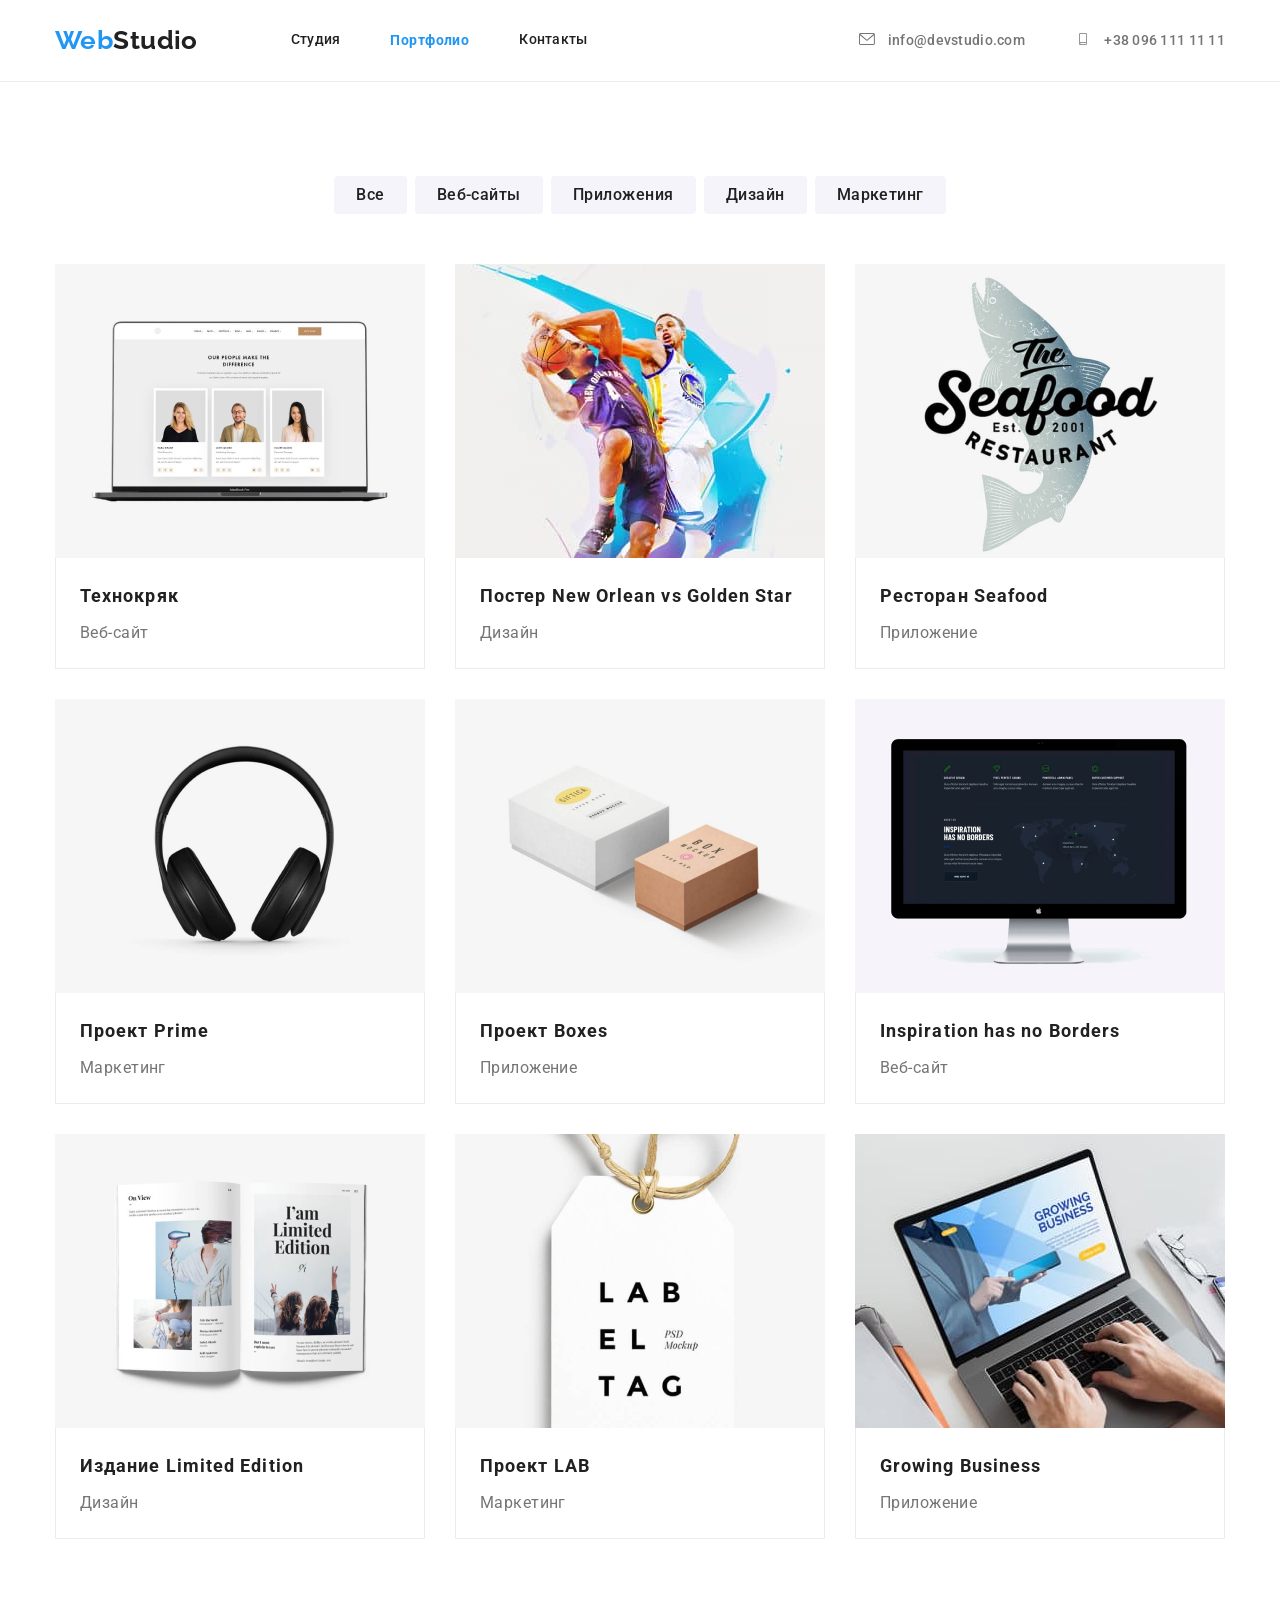
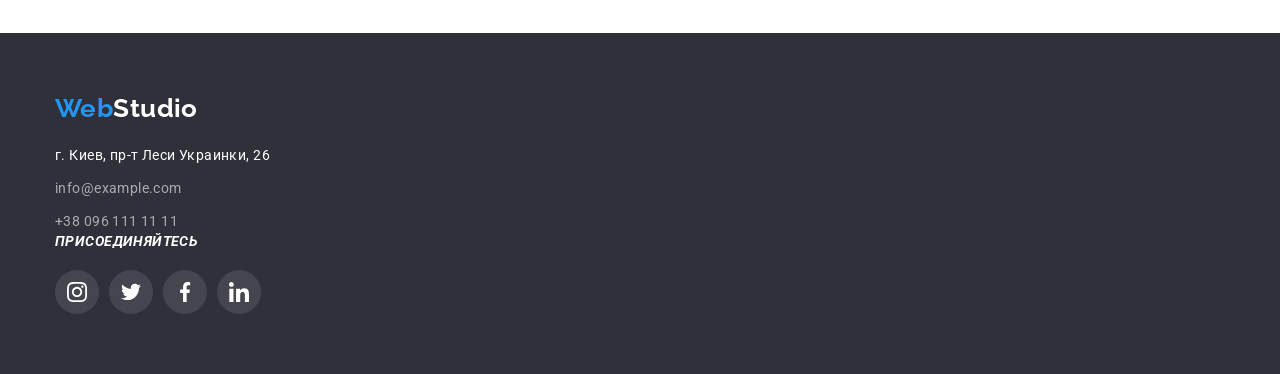
==== portfolio.html @ faa3bb3a "Исправляет валидатор" ====
<!DOCTYPE html>
<html lang="ru">
  <head>
    <meta charset="UTF-8" />
    <meta http-equiv="X-UA-Compatible" content="IE=edge" />
    <meta name="viewport" content="width=device-width, initial-scale=1.0" />
    <title>Document</title>

    <link rel="preconnect" href="https://fonts.googleapis.com" />
    <link rel="preconnect" href="https://fonts.gstatic.com" crossorigin />
    <link
      href="https://fonts.googleapis.com/css2?family=Raleway:wght@700&family=Roboto:wght@400;500;700;900&display=swap"
      rel="stylesheet"
    />
    <link
      rel="stylesheet"
      href="https://cdnjs.cloudflare.com/ajax/libs/modern-normalize/1.0.0/modern-normalize.min.css"
    />

    <link rel="stylesheet" href="./css/styles.css" />
  </head>
  <body>
    <header class="header">
      <div class="container main-nav">
        <a class="link-logo" href="#"
          >Web<span class="logo-header">Studio</span></a
        >
        <nav>
          <ul class="site-nav list">
            <li class="item"><a href="index.html" class="link">Студия</a></li>
            <li class="item">
              <a href="./portfolio.html" class="link-current">Портфолио</a>
            </li>
            <li class="item"><a href="#" class="link">Контакты</a></li>
          </ul>
        </nav>
        <ul class="site-contact list">
          <li class="item">
            <a href="mailto:info@devstudio.com" class="link contact">
              <svg class="item-icon">
                <use href="./images/symbol-defs.svg#envelope"></use>
              </svg>

              info@devstudio.com</a
            >
          </li>
          <li class="item">
            <a href="tel:+380961111111" class="link">
              <svg class="item-icon">
                <use href="./images/symbol-defs.svg#smartphone"></use>
              </svg>
              +38 096 111 11 11
            </a>
          </li>
        </ul>
      </div>
    </header>
    <main>
      <section class="section">
        <div class="container">
          <h1 class="visually-hidden">Портфолио</h1>
          <ul class="btn-port">
            <li class="item">
              <button class="button-port">Все</button>
            </li>
            <li class="item">
              <button class="button-port">Веб-сайты</button>
            </li>
            <li class="item">
              <button class="button-port">Приложения</button>
            </li>
            <li class="item">
              <button class="button-port">Дизайн</button>
            </li>
            <li class="item">
              <button class="button-port">Маркетинг</button>
            </li>
          </ul>
          <ul class="portf-list">
            <li class="item">
              <a>
                <img
                  src="images/portf1.jpg"
                  alt="экран ноутбука с тремя фотографиями"
                  width="370"
                  height="294"
                />
                <div class="conteiner-portf">
                  <h2 class="portf-title">Технокряк</h2>
                  <p class="portf-text">Веб-сайт</p>
                </div>
              </a>
            </li>
            <li class="item">
              <a
                ><img
                  src="images/portf2.jpg"
                  alt="постер два игрока играютв баскетбол"
                  width="370"
                  height="294"
                />
                <div class="conteiner-portf">
                  <h2 class="portf-title">Постер New Orlean vs Golden Star</h2>
                  <p class="portf-text">Дизайн</p>
                </div>
              </a>
            </li>
            <li class="item">
              <a>
                <img
                  src="images/portf3.jpg"
                  alt="эмблема ресторана сифуд"
                  width="370"
                  height="294"
                />
                <div class="conteiner-portf">
                  <h2 class="portf-title">Ресторан Seafood</h2>
                  <p class="portf-text">Приложение</p>
                </div>
              </a>
            </li>
            <li class="item">
              <a
                ><img
                  src="images/portf4.jpg"
                  alt="черные наушники"
                  width="370"
                  height="294"
                />
                <div class="conteiner-portf">
                  <h2 class="portf-title">Проект Prime</h2>
                  <p class="portf-text">Маркетинг</p>
                </div>
              </a>
            </li>
            <li class="item">
              <a
                ><img
                  src="images/portf5.jpg"
                  alt="две коробки одна белая другая оранжевая"
                  width="370"
                  height="294"
                />
                <div class="conteiner-portf">
                  <h2 class="portf-title">Проект Boxes</h2>
                  <p class="portf-text">Приложение</p>
                </div>
              </a>
            </li>
            <li class="item">
              <a
                ><img
                  src="images/portf6.jpg"
                  alt="монитор компьютера с чернобелыми надписями"
                  width="370"
                  height="294"
                />
                <div class="conteiner-portf">
                  <h2 class="portf-title">Inspiration has no Borders</h2>
                  <p class="portf-text">Веб-сайт</p>
                </div>
              </a>
            </li>
            <li class="item">
              <a
                ><img
                  src="images/portf7.jpg"
                  alt="открытая книга"
                  width="370"
                  height="294"
                />
                <div class="conteiner-portf">
                  <h2 class="portf-title">Издание Limited Edition</h2>
                  <p class="portf-text">Дизайн</p>
                </div>
              </a>
            </li>
            <li class="item">
              <a
                ><img
                  src="images/portf8.jpg"
                  alt="бирка с надписями"
                  width="370"
                  height="294"
                />
                <div class="conteiner-portf">
                  <h2 class="portf-title">Проект LAB</h2>
                  <p class="portf-text">Маркетинг</p>
                </div>
              </a>
            </li>
            <li class="item">
              <a>
                <img
                  src="images/portf9.jpg"
                  alt="открытый ноутбук по диагонали "
                  width="370"
                  height="294"
                />
                <div class="conteiner-portf">
                  <h2 class="portf-title">Growing Business</h2>
                  <p class="portf-text">Приложение</p>
                </div>
              </a>
            </li>
          </ul>
        </div>
      </section>
    </main>
    <footer class="footer">
      <div class="container">
        <a class="link-logo" href="#"
          >Web<span class="logo-footer">Studio</span></a
        >
        <address class="adres">
          <ul class="list">
            <li class="item">
              <a
                class="link-map"
                href="https://bit.ly/3pXMvUd"
                target="_blank"
                rel="noopener noreferrer"
                >г. Киев, пр-т Леси Украинки, 26</a
              >
            </li>
            <li class="item">
              <a class="link" href="mailto:info@devstudio.com"
                >info@example.com</a
              >
            </li>
            <li class="item">
              <a class="link" href="tel:+380961111111">+38 096 111 11 11</a>
            </li>
          </ul>

          <p class="action-title">присоединяйтесь</p>
          <ul class="action-cont">
            <li>
              <div class="action-sprite">
                <svg class="action-icon" height="20">
                  <use href="./images/symbol-defs.svg#instagram"></use>
                </svg>
              </div>
            </li>
            <li>
              <div class="action-sprite">
                <svg class="action-icon" height="20">
                  <use href="./images/symbol-defs.svg#twitter"></use>
                </svg>
              </div>
            </li>
            <li>
              <div class="action-sprite">
                <svg class="action-icon" height="20">
                  <use href="./images/symbol-defs.svg#facebook"></use>
                </svg>
              </div>
            </li>
            <li>
              <div class="action-sprite">
                <svg class="action-icon" height="20">
                  <use href="./images/symbol-defs.svg#linkedin"></use>
                </svg>
              </div>
            </li>
          </ul>
        </address>
      </div>
    </footer>
  </body>
</html>
---- css/styles.css ----
/* Фон */
/*  общий фон  background: background: #E5E5E5 */
/*  команда background: #F5F4FA */
/* overlay background: rgba(47, 48, 58, 0.4);*/
/* background: #C4C4C4;*/

/* Цвет текста  и фона*/
:root {
  --main-text-color: #757575;
  --title-text-color: #212121;
  --accent-text-color: #2196f3;
  --white-text-color: #ffffff;
  --address-text-color: rgba(255, 255, 255, 0.6);
  --footer-hero-color: #2F303A;
  --background-button-color: #f5f4fa;
}

*,
*::before,
*::after {
  box-sizing: border-box;
}

/* Контейнер */
.container {
  margin-right: auto;
  margin-left: auto;
  width: 1200px;
  padding-left: 15px;
  padding-right: 15px;
}

ul {
  list-style: none;
  margin: 0;
  padding: 0;
 }

body {
  background-color: var(--white-text-color);
  color: var(--main-text-color);
  font-family: Roboto, sans-serif;
  font-weight: 700;
  font-size: 14px;
  letter-spacing: 0.03em;
}

h1, h2, h3, h4, p  {
  margin-top: 0;
  margin-bottom: 0 ;
}
img {
  max-width: 100%;
  height: auto;
  display: block;
  
  }
.section {
  padding-top: 94px;
  padding-bottom: 94px;
}
  
 /* Скрытый заголовок*/ 
.visually-hidden {
  position: absolute;
  width: 1px;
  height: 1px;
  margin: -1px;
  border: 0;
  padding: 0;
  clip: rect(0 0 0 0);
  overflow: hidden;
}





/* Блок герой */
/* Фон на весь блок герой*/
.hero {
  /* display: block; */
  padding-top: 200px;
  padding-bottom: 200px;
  margin-left: auto;
  margin-right: auto;
  text-align: center;

  background-image: linear-gradient(rgba(47, 48, 58, 0.8), rgba(47, 48, 58, 0.8)), url(../images/hero.jpg);
  background-repeat: no-repeat;
  background-position: center;
  max-width: 1600px;
  height: 600px;
}
  
.hero-title {
  color: var(--white-text-color);
  font-weight: 900;
  font-size: 44px;
  line-height: 1.36;
  letter-spacing: 0.06em;
  text-transform: uppercase;
  width: 696px;
  margin: 0 auto;
}



/* Кнопка блока герой */
.button {
  background-color: var(--accent-text-color);
  color: var(--white-text-color);
  font-size: 16px;
  font-weight: 700;
  line-height: 1.88;
  letter-spacing: 0.06em;
  cursor: pointer;
  padding: 10px 32px;
  border-radius: 4px;
  border: none;
  margin-top: 30px;
}
.button:hover
.button:focus {
  box-shadow: 0px 4px 4px rgba(0, 0, 0, 0.15);
}

.advantages-background {
  display: flex;
  margin-bottom: 30px;
  width: 270px;
  height: 120px;
  background-color: var(--background-button-color);
  border-radius: 4px;
  justify-content: center;
  align-items: center;
}
.advantages-sprite {
  display: flex;
  width: 70px;
  height: 70px;
}

/* Искл секции*/
.section.no-padding {
  padding-top: 0;
}
.section-team {
  background-color: var(--background-button-color);
  padding-top: 94px;
  padding-bottom: 94px;
}
/* Заголовки */
.section-title {
  color: var(--title-text-color);
  font-size: 36px;
  line-height: 1.17;
  text-align: center;
  margin-bottom: 50px;
 }
.text-title {
  color: var(--title-text-color);
  font-size: 14px;
  line-height: 1.14;
  text-transform: uppercase;
  margin-bottom: 10px;
}
.team-title {
  color: var(--title-text-color);
  font-weight: 500;
  font-size: 16px;
  line-height: 1.19;
  text-align: center;
  margin-bottom: 10px;
}
.action-title {
  color: var(--white-text-color);
  text-decoration: none;
  font-weight: 700;
  font-size: 14px;
  line-height: 1.14;
  letter-spacing: 0.03em;
  text-transform: uppercase;
  margin-bottom: 20px;

}

/* Абзацы */
.solution-text {
  font-weight: 400;
  font-size: 14px;
  line-height: 1.71;
  
}
.team-text {
  font-weight: 400;
  font-size: 16px;
  line-height: 1.19;
  text-align: center;
  
}
/* Хедер */
header {
  border-bottom: 1px solid #ECECEC;
}
.main-nav {
  display: flex;
  align-items: center;
}
/* Логотип */
.link-logo {
  color: var(--accent-text-color);
  font-family: Raleway, sans-serif;
  font-weight: 700;
  font-size: 26px;
  line-height: 1.19;
  text-decoration: none;
  margin-left: 10;
    
}
.logo-header {
 color: var(--title-text-color);
 margin-right: 93px;
 
}
.logo-footer {
 color: var(--white-text-color); 
}
/* Навигация */
.site-nav {
  display: flex;
 
}
.site-nav .item  {
  margin-right: 50px;
  
}
.site-nav .item:last-child {
  margin-right: 0;
  
}
.site-nav .link {
  color: var(--title-text-color);
  display: block;
  font-style: normal;
  font-weight: 500;
  line-height: 1.14;
  letter-spacing: 0.02em;
  text-decoration: none;
  padding-top: 32px;
  padding-bottom: 32px;
}
.site-nav .link:hover {
  color: var(--accent-text-color);
}
.site-nav .link:active {
  color: var(--accent-text-color);
}
.item-icon {
  width: 16px;
  height: 12px;
  margin-right: 10px;
  fill: var(--main-text-color) ;

 }
.item-icon:hover {
  fill: var(--accent-text-color) ;
}

.contact .link {
  color: var(--title-text-color);
  display: block;
  font-style: normal;
  font-weight: 500;
  line-height: 1.14;
  letter-spacing: 0.02em;
  text-decoration: none;
  padding-top: 32px;
  padding-bottom: 32px; 
}
/* Наша команда */

.team-cont {
  display: flex;
  align-items: center;
  justify-content: space-between;
  margin-left: 32px;
  margin-right: 32px;
}

.team-sprite {
  display: flex;
  width: 44px;
  height: 44px;
  justify-content: center;
  align-items: center;
  margin-top: 16px;
  border-radius: 50%;

 
}

.team-sprite:hover {
  background-color: var(--accent-text-color);
}
.team-icon {
  fill: #AFB1B8;
  
}
.team-icon:hover {
  fill: var(--white-text-color)
}


/* Страничка студия*/
.site-contact {
  display: flex;
  margin-left: auto;
  padding-top: 32px;
  padding-bottom: 32px;
}
.site-contact .item + .item {
  margin-left: 50px ;
}
.advantages {
 display: flex;
 flex-wrap: wrap;
 }
.advantages .item {
  width: 270px;
}
.advantages .item + .item {
  margin-left: 30px;
 } 
.work {
  display: flex;
  flex-wrap: wrap;
}
.work .item {
  width: 370px
}
.work .item+.item {
  margin-left: 30px;
}
.team {
  display: flex;
  flex-wrap: wrap;
}
.team .item {
  width: 270px;
  
}
.team .item+.item {
  margin-left: 30px;
}
.container-team {
 width: 270px;
 background-color: var(--white-text-color);
 padding-top: 30px;
 padding-bottom: 30px;
  
}

.link-current {
  color: var(--accent-text-color);
  }
.link-current {
  display: block;
  text-decoration: none;
  padding-top: 32px;
  padding-bottom: 32px;
}  
/* Постоянные клиенты */
.client-cont {
  display: flex;
  justify-content: space-between;

}
.client-sprite {
  display: flex;
  align-items: center;
  border: 1px solid #AFB1B8;
  width: 170px ;
  height: 92px;
}
.client-icon {
    fill: #AFB1B8;
}
.client-icon:hover {
 fill: var(--accent-text-color);
}

  
  

/* Портфолио*/
.portf-list {
  display: flex;
  flex-wrap: wrap;
  
}
.portf-list .item {
  width: 370px;
  margin-right: 30px;
  margin-bottom: 30px;
  
  }
  .portf-list .item:hover {
    box-shadow: 0px 1px 1px rgba(0, 0, 0, 0.12),
    0px 4px 4px rgba(0, 0, 0, 0.06),
    1px 4px 6px rgba(0, 0, 0, 0.16);
  }
.portf-list .item:nth-child(3n) {
  margin-right: 0;
  }
.portf-list .item:nth-last-child(-n+3) {
  margin-bottom: 0; 
}
.portf-title {
  color: var(--title-text-color);
  font-weight: 700;
  font-size: 18px;
  line-height: 2;
  letter-spacing: 0.06em;
 
  }
.portf-text {
  font-size: 16px;
  font-weight: 400;
  line-height: 1.88;
  padding: 0;
  margin-top: 4px;
  
}
.conteiner-portf {
  width: 370px;
  background-color: var(--white-text-color);
  padding-top: 20px;
  padding-bottom: 20px;
  padding-left: 24px;
  border-bottom: 1px solid #ECECEC;
  border-left: 1px solid #ECECEC ;
  border-right: 1px solid #ECECEC ;
  
}

/* Контакты */
.site-contact .link {
  color: var(--main-text-color);
  font-style: normal;
  font-weight: 500;
  line-height: 1.14;
  letter-spacing: 0.02em;
  text-decoration: none;
}
.site-contact .link:hover,
.site-contact .link:focus {
  color: var(--accent-text-color);
}


/* Кнопки портфолио */
.button-port  {
  background-color: var(--background-button-color);
  color: var(--title-text-color);
  border-radius: 4px;
  display: inline-block;
  font-weight: 500;
  font-size: 16px;
  line-height: 1.62;
  text-align: center;
  letter-spacing: 0.03em;
  padding: 6px 22px;
  border: none;
  
}
.button-port:hover,
.button-port:focus {
  background-color: var(--accent-text-color);
  color: var(--white-text-color);
  box-shadow: 0px 3px 1px rgba(0, 0, 0, 0.1),
  0px 1px 2px rgba(0, 0, 0, 0.08),
  0px 2px 2px rgba(0, 0, 0, 0.12);
}
.button-port {
  cursor: pointer;
}
.btn-port  {
  display: flex;
  justify-content: center;
  margin-bottom: 50px;
}
.btn-port .item + .item {
  margin-left: 8px;
  }

/* Футер */
.footer {
  background-color: var(--footer-hero-color) ;
  text-decoration: none;
  padding-top: 60px;
  padding-bottom: 60px;
  
}
.main-footer {
  display: flex;

}
.adres {
  margin-top: 20px;
}
.adres .item + .item {
  margin-top: 9px;
}
.link-map {
  color: var(--white-text-color);
  font-weight: 400;
  font-style: normal;
  line-height: 1.71;
  text-decoration: none;
}
.adres .link {
  color: var(--address-text-color);
  font-weight: 400;
  font-style: normal;
  line-height: 1.71;
  text-decoration: none;
}


.action-cont {
  display: flex;

}
.action-sprite {
  display: flex;
  justify-content: center;
  align-items: center;
  width: 44px;
  height: 44px;
  border-radius: 50%;
  background: rgba(255, 255, 255, 0.1);
  margin-right: 10px;
  
}

.action-sprite:nth-child(4) {
  margin-right: 0;
}
.action-sprite:hover {
  background-color: var(--accent-text-color);
}

.action-icon {
  fill: var(--white-text-color);
}

.action-list {
  display: flex;
  flex-direction: column;
  margin-left: 70px;
}
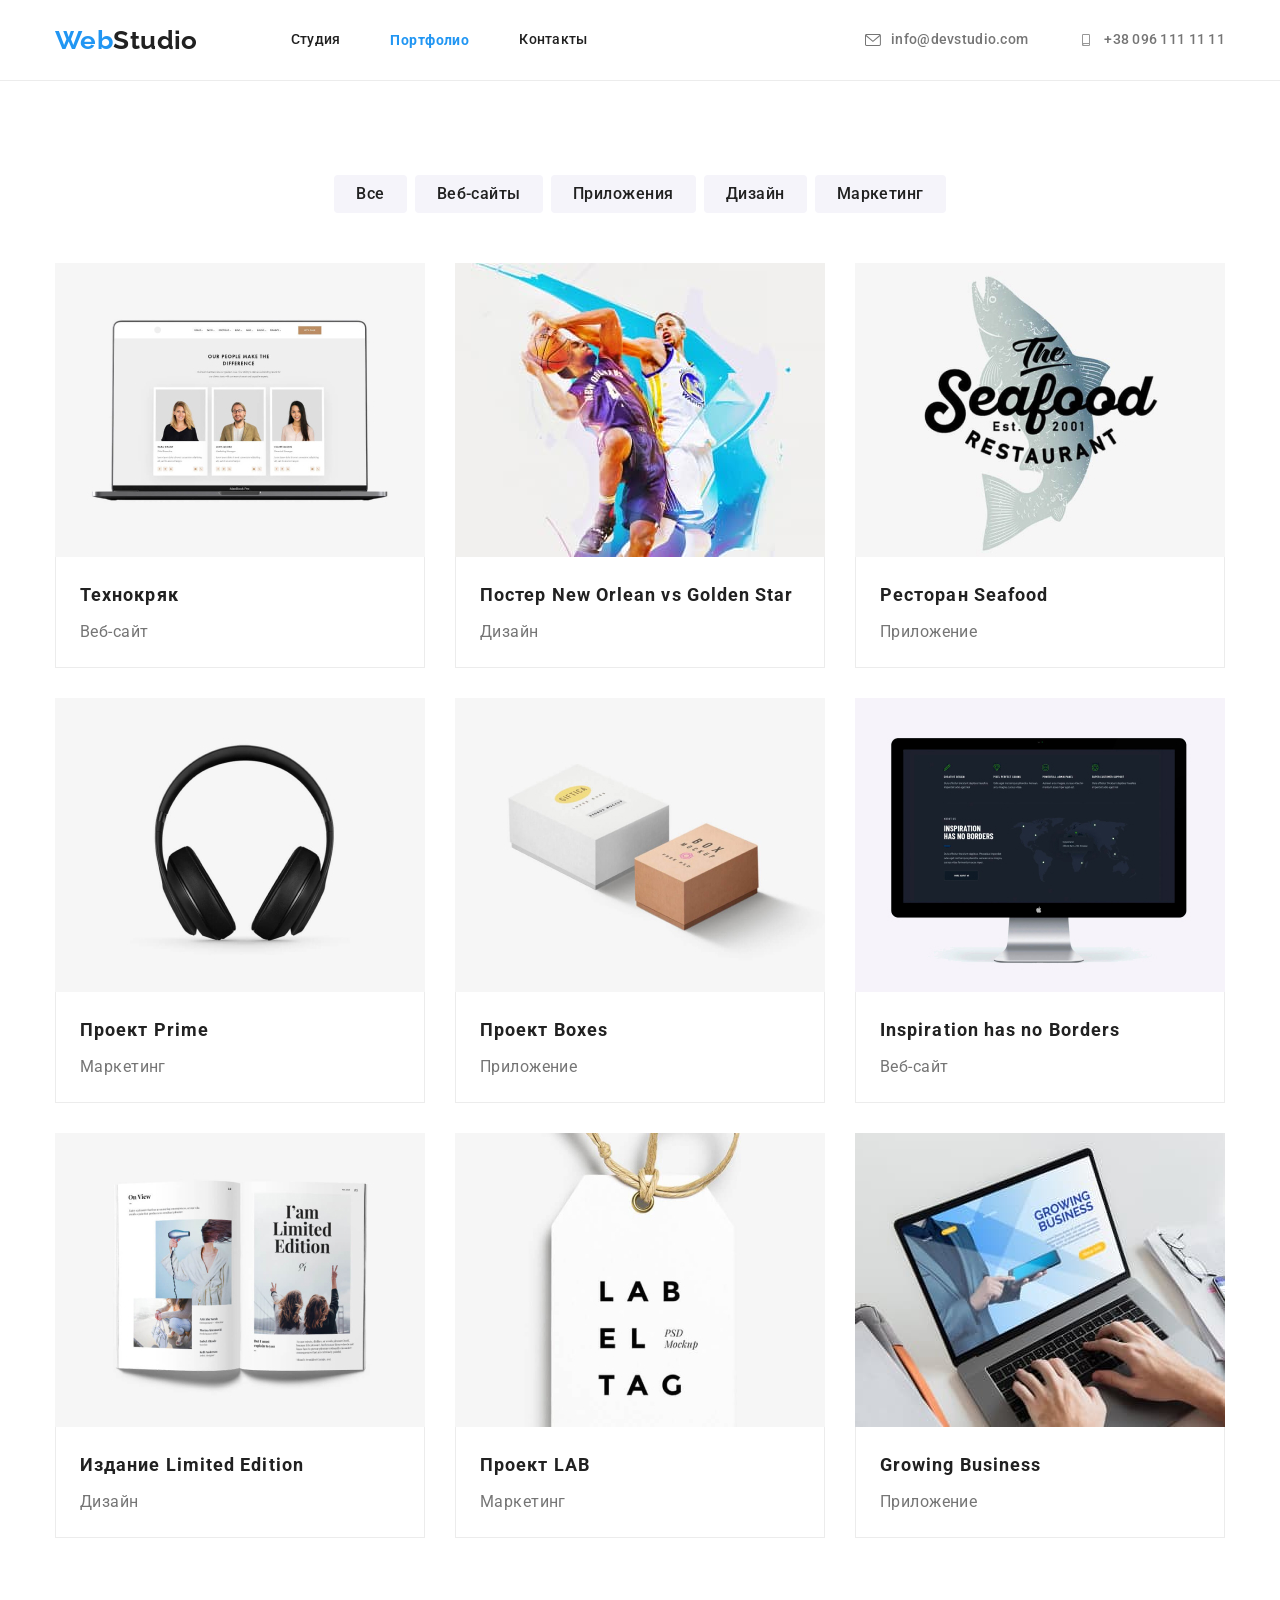
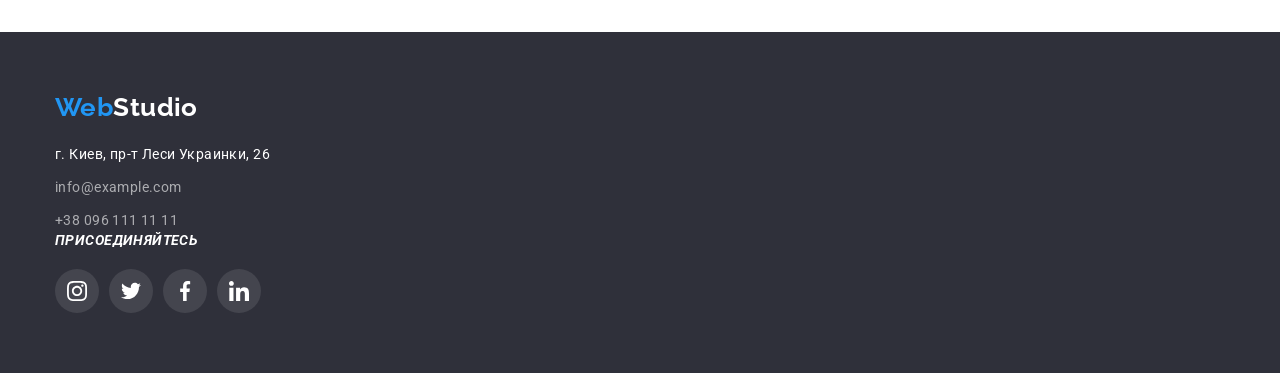
==== commit 1cd06100: "Исправляет футер" ====
--- a/portfolio.html
+++ b/portfolio.html
@@ -78,7 +78,7 @@
           </ul>
           <ul class="portf-list">
             <li class="item">
-              <a>
+              <a class="">
                 <img
                   src="images/portf1.jpg"
                   alt="экран ноутбука с тремя фотографиями"
--- a/css/styles.css
+++ b/css/styles.css
@@ -79,14 +79,14 @@
 /* Блок герой */
 /* Фон на весь блок герой*/
 .hero {
-  /* display: block; */
+  
   padding-top: 200px;
   padding-bottom: 200px;
   margin-left: auto;
   margin-right: auto;
   text-align: center;
 
-  background-image: linear-gradient(rgba(47, 48, 58, 0.8), rgba(47, 48, 58, 0.8)), url(../images/hero.jpg);
+  background-image: linear-gradient(rgba(47, 48, 58, 0.4), rgba(47, 48, 58, 0.4)), url(../images/hero.jpg);
   background-repeat: no-repeat;
   background-position: center;
   max-width: 1600px;
@@ -260,12 +260,25 @@
   width: 16px;
   height: 12px;
   margin-right: 10px;
-  fill: var(--main-text-color) ;
+  fill:  currentColor;
 
  }
 .item-icon:hover {
-  fill: var(--accent-text-color) ;
-}
+  fill: currentColor; 
+}
+.item-pfon {
+  width: 10px;
+  height: 16px;
+  margin-right: 10px;
+  fill: currentColor;
+
+}
+
+.item-pfon:hover {
+  fill: currentColor;
+}
+
+
 
 .contact .link {
   color: var(--title-text-color);
@@ -280,12 +293,13 @@
 }
 /* Наша команда */
 
-.team-cont {
+.team-list {
   display: flex;
   align-items: center;
   justify-content: space-between;
-  margin-left: 32px;
-  margin-right: 32px;
+  margin-top: 16px;
+  /*margin-left: 32px;
+  margin-right: 32px;*/
 }
 
 .team-sprite {
@@ -294,7 +308,6 @@
   height: 44px;
   justify-content: center;
   align-items: center;
-  margin-top: 16px;
   border-radius: 50%;
 
  
@@ -356,8 +369,7 @@
 .container-team {
  width: 270px;
  background-color: var(--white-text-color);
- padding-top: 30px;
- padding-bottom: 30px;
+ padding: 30px 32px ;
   
 }
 
@@ -374,20 +386,27 @@
 .client-cont {
   display: flex;
   justify-content: space-between;
-
-}
-.client-sprite {
+ 
+
+}
+.client-listrite {
   display: flex;
   align-items: center;
   border: 1px solid #AFB1B8;
   width: 170px ;
   height: 92px;
-}
+  border-radius: 4px;
+  color: #AFB1B8;
+}
+.client-listrite:hover {
+  color: var(--accent-text-color);
+}
+
 .client-icon {
-    fill: #AFB1B8;
+  fill: currentColor;
 }
 .client-icon:hover {
- fill: var(--accent-text-color);
+fill: currentColor;
 }
 
   
@@ -446,12 +465,15 @@
 
 /* Контакты */
 .site-contact .link {
+  display: flex;
   color: var(--main-text-color);
   font-style: normal;
   font-weight: 500;
   line-height: 1.14;
   letter-spacing: 0.02em;
   text-decoration: none;
+  align-items: center;
+
 }
 .site-contact .link:hover,
 .site-contact .link:focus {
@@ -551,7 +573,8 @@
   background-color: var(--accent-text-color);
 }
 
-.action-icon {
+.action-icon  {
+  
   fill: var(--white-text-color);
 }
 
@@ -560,7 +583,16 @@
   flex-direction: column;
   margin-left: 70px;
 }
-
-
-
-
+.footer-main {
+  display: flex;
+  align-items: baseline;
+}
+.social {
+  display: flex;
+  flex-direction: column;
+  margin-left: 70px;
+}
+
+
+
+
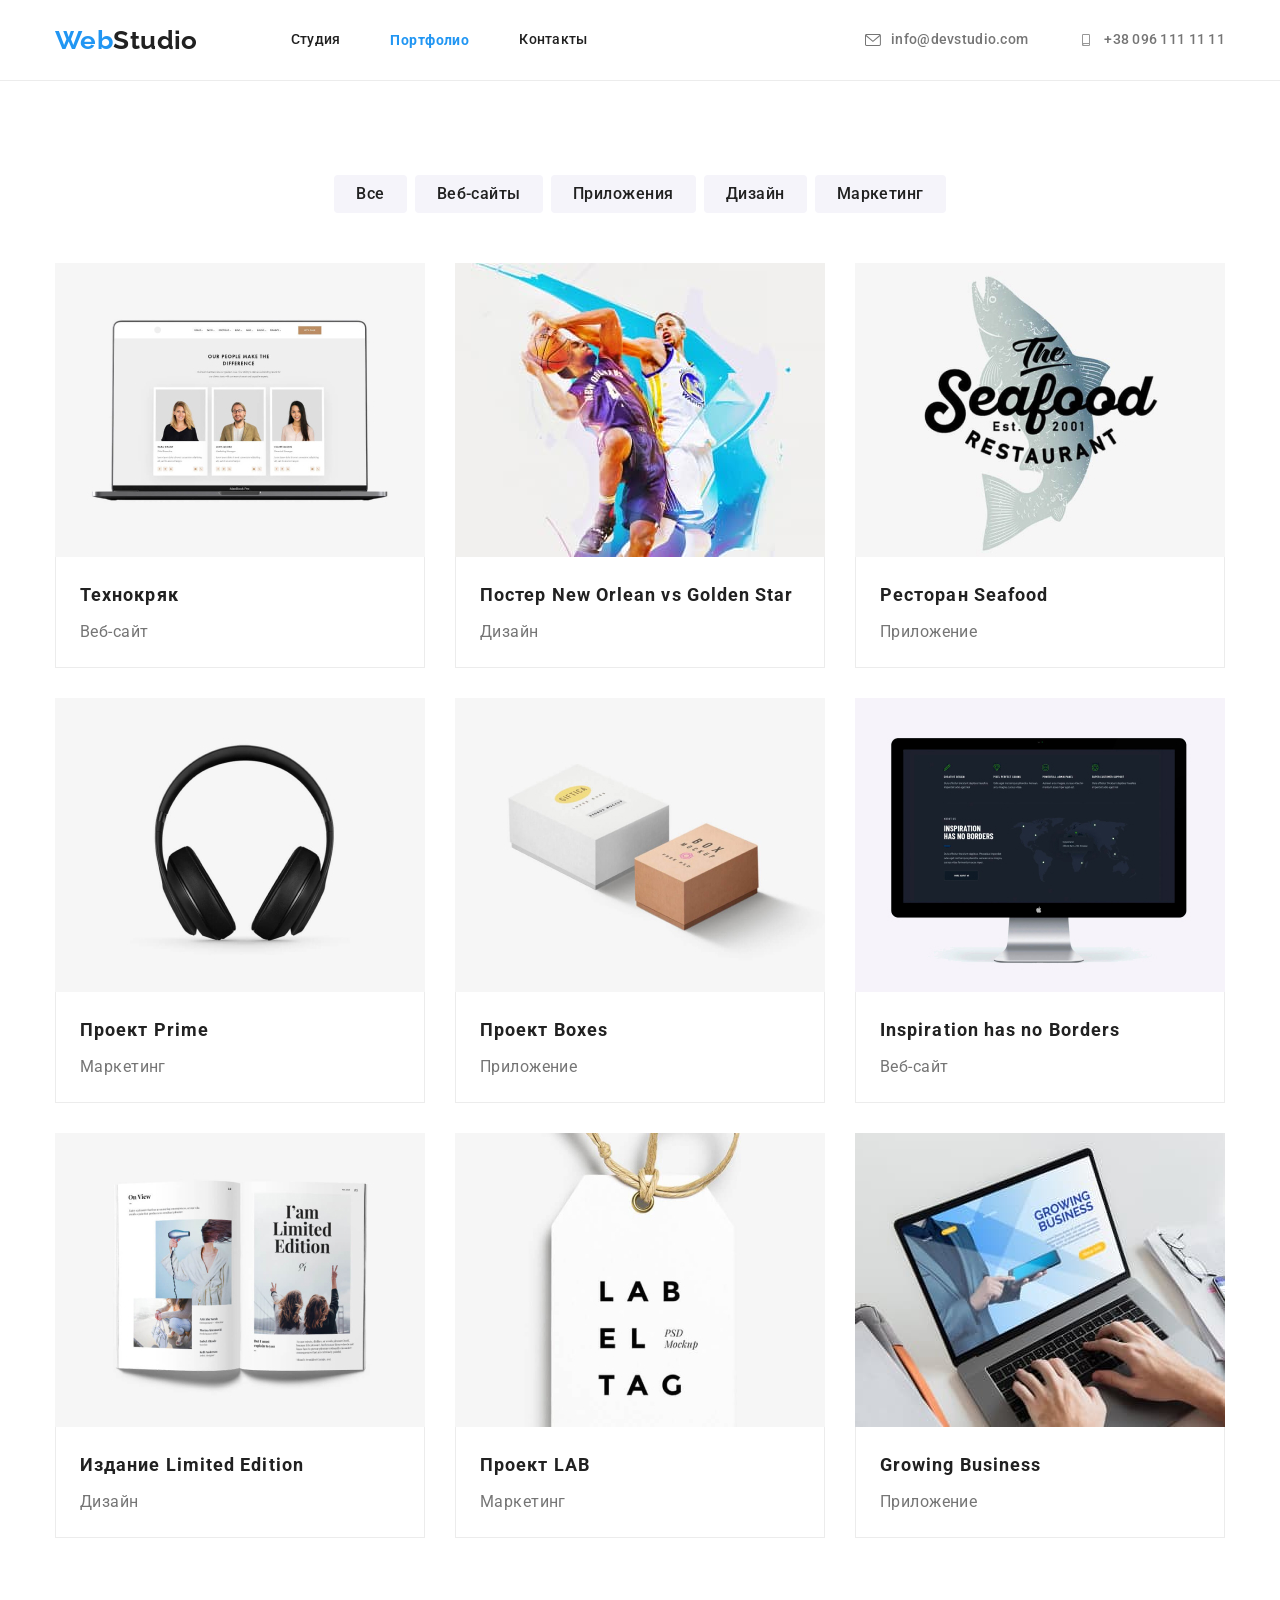
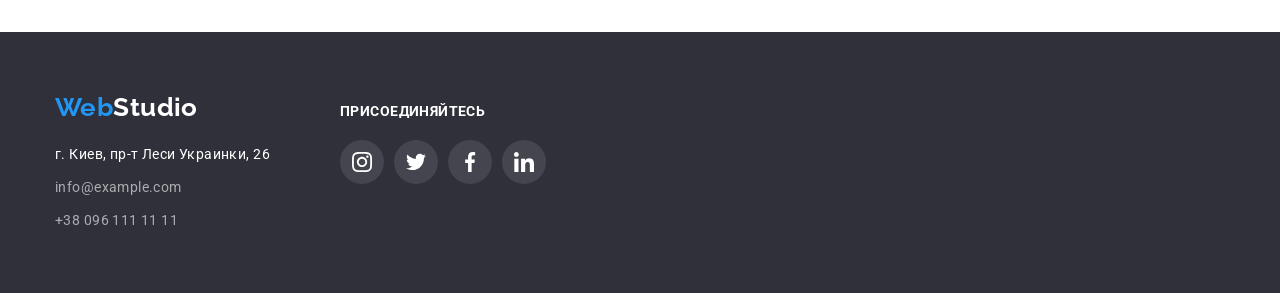
==== commit 2afe7577: "Изменяет бордер в секции наши клиенты" ====
--- a/portfolio.html
+++ b/portfolio.html
@@ -78,7 +78,7 @@
           </ul>
           <ul class="portf-list">
             <li class="item">
-              <a class="">
+              <a class="portf-link">
                 <img
                   src="images/portf1.jpg"
                   alt="экран ноутбука с тремя фотографиями"
@@ -92,7 +92,7 @@
               </a>
             </li>
             <li class="item">
-              <a
+              <a class="portf-link"
                 ><img
                   src="images/portf2.jpg"
                   alt="постер два игрока играютв баскетбол"
@@ -106,7 +106,7 @@
               </a>
             </li>
             <li class="item">
-              <a>
+              <a class="portf-link">
                 <img
                   src="images/portf3.jpg"
                   alt="эмблема ресторана сифуд"
@@ -120,7 +120,7 @@
               </a>
             </li>
             <li class="item">
-              <a
+              <a class="portf-link"
                 ><img
                   src="images/portf4.jpg"
                   alt="черные наушники"
@@ -134,7 +134,7 @@
               </a>
             </li>
             <li class="item">
-              <a
+              <a class="portf-link"
                 ><img
                   src="images/portf5.jpg"
                   alt="две коробки одна белая другая оранжевая"
@@ -148,7 +148,7 @@
               </a>
             </li>
             <li class="item">
-              <a
+              <a class="portf-link"
                 ><img
                   src="images/portf6.jpg"
                   alt="монитор компьютера с чернобелыми надписями"
@@ -162,7 +162,7 @@
               </a>
             </li>
             <li class="item">
-              <a
+              <a class="portf-link"
                 ><img
                   src="images/portf7.jpg"
                   alt="открытая книга"
@@ -176,7 +176,7 @@
               </a>
             </li>
             <li class="item">
-              <a
+              <a class="portf-link"
                 ><img
                   src="images/portf8.jpg"
                   alt="бирка с надписями"
@@ -190,7 +190,7 @@
               </a>
             </li>
             <li class="item">
-              <a>
+              <a class="portf-link">
                 <img
                   src="images/portf9.jpg"
                   alt="открытый ноутбук по диагонали "
@@ -208,11 +208,12 @@
       </section>
     </main>
     <footer class="footer">
-      <div class="container">
+      <div class="container footer-main">
+        <div>
         <a class="link-logo" href="#"
           >Web<span class="logo-footer">Studio</span></a
         >
-        <address class="adres">
+        <address class="address-link">
           <ul class="list">
             <li class="item">
               <a
@@ -232,38 +233,42 @@
               <a class="link" href="tel:+380961111111">+38 096 111 11 11</a>
             </li>
           </ul>
-
+          </div>
+
+          <div class="social-link">
           <p class="action-title">присоединяйтесь</p>
           <ul class="action-cont">
             <li>
-              <div class="action-sprite">
+              <a href="" class="action-sprite">
                 <svg class="action-icon" height="20">
                   <use href="./images/symbol-defs.svg#instagram"></use>
                 </svg>
-              </div>
-            </li>
-            <li>
-              <div class="action-sprite">
+              </a>
+            </li>
+            <li>
+              <a href="" class="action-sprite">
                 <svg class="action-icon" height="20">
                   <use href="./images/symbol-defs.svg#twitter"></use>
                 </svg>
-              </div>
-            </li>
-            <li>
-              <div class="action-sprite">
+              </a>
+            </li>
+            <li>
+              <a href="" class="action-sprite">
                 <svg class="action-icon" height="20">
                   <use href="./images/symbol-defs.svg#facebook"></use>
                 </svg>
-              </div>
-            </li>
-            <li>
-              <div class="action-sprite">
+              </a>
+            </li>
+            <li>
+              <a href="" class="action-sprite">
                 <svg class="action-icon" height="20">
                   <use href="./images/symbol-defs.svg#linkedin"></use>
                 </svg>
-              </div>
-            </li>
-          </ul>
+              </a>
+            </li>
+          </ul>
+          </div>
+          </div>
         </address>
       </div>
     </footer>
--- a/css/styles.css
+++ b/css/styles.css
@@ -23,6 +23,7 @@
 
 /* Контейнер */
 .container {
+  
   margin-right: auto;
   margin-left: auto;
   width: 1200px;
@@ -400,6 +401,7 @@
 }
 .client-listrite:hover {
   color: var(--accent-text-color);
+  border: 1px solid var(--accent-text-color)
 }
 
 .client-icon {
@@ -424,11 +426,15 @@
   margin-bottom: 30px;
   
   }
-  .portf-list .item:hover {
+  .portf-link {
+    display: block;
+  }
+  .portf-link:hover {
     box-shadow: 0px 1px 1px rgba(0, 0, 0, 0.12),
     0px 4px 4px rgba(0, 0, 0, 0.06),
-    1px 4px 6px rgba(0, 0, 0, 0.16);
-  }
+    1px 4px 6px rgba(0, 0, 0, 0.16); 
+  }
+  
 .portf-list .item:nth-child(3n) {
   margin-right: 0;
   }
@@ -518,20 +524,25 @@
 
 /* Футер */
 .footer {
+  display: flex;
   background-color: var(--footer-hero-color) ;
   text-decoration: none;
   padding-top: 60px;
   padding-bottom: 60px;
   
 }
-.main-footer {
-  display: flex;
-
-}
-.adres {
+.footer__container {
+  display: flex;
+  display: block;
+  align-items: baseline;
+  flex-direction: row;
+}
+
+
+.address-link {
   margin-top: 20px;
 }
-.adres .item + .item {
+.address-link .item + .item {
   margin-top: 9px;
 }
 .link-map {
@@ -541,7 +552,7 @@
   line-height: 1.71;
   text-decoration: none;
 }
-.adres .link {
+.address-link .link {
   color: var(--address-text-color);
   font-weight: 400;
   font-style: normal;
@@ -552,7 +563,10 @@
 
 .action-cont {
   display: flex;
-
+  
+}
+.action {
+  display: flex;
 }
 .action-sprite {
   display: flex;
@@ -587,12 +601,13 @@
   display: flex;
   align-items: baseline;
 }
-.social {
-  display: flex;
-  flex-direction: column;
-  margin-left: 70px;
-}
-
-
-
-
+.social-link {
+   margin-left: 70px;
+}
+.container main-footer {
+  display: flex;
+  align-items: baseline;
+}
+
+
+
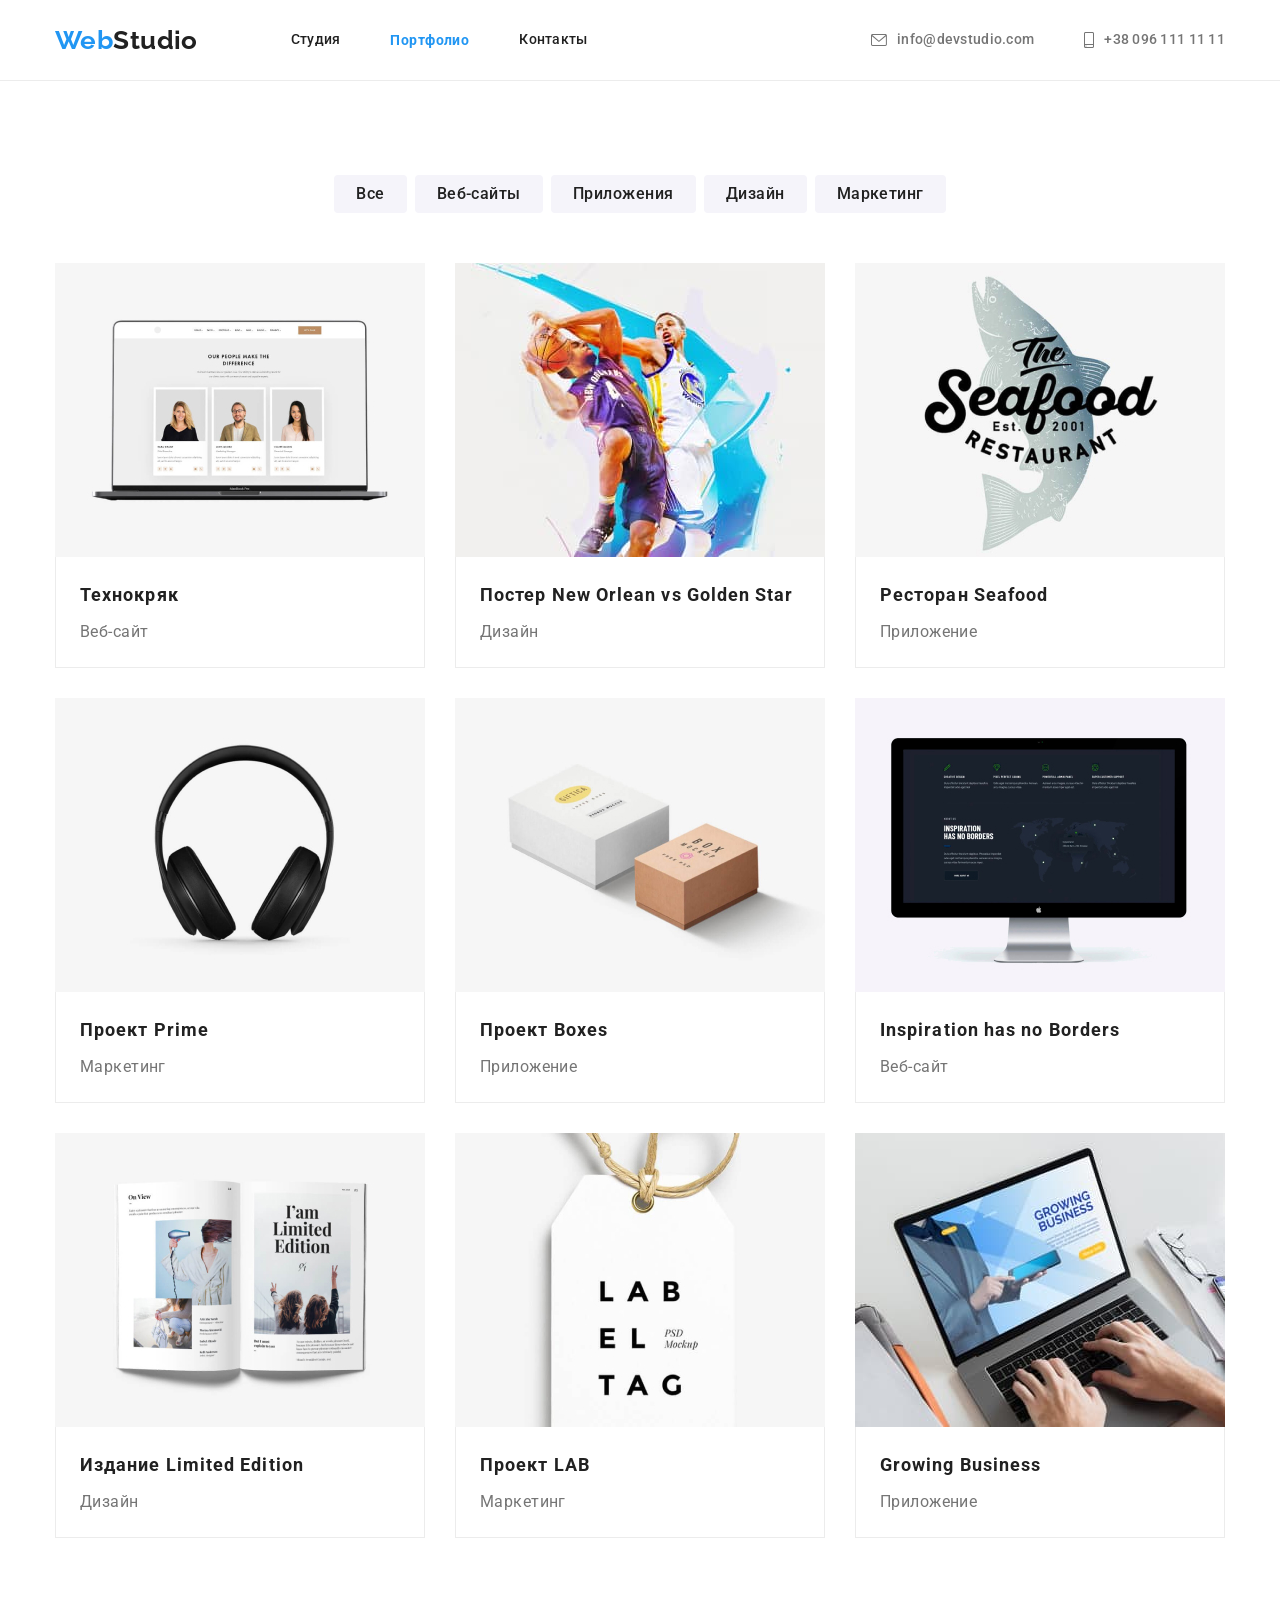
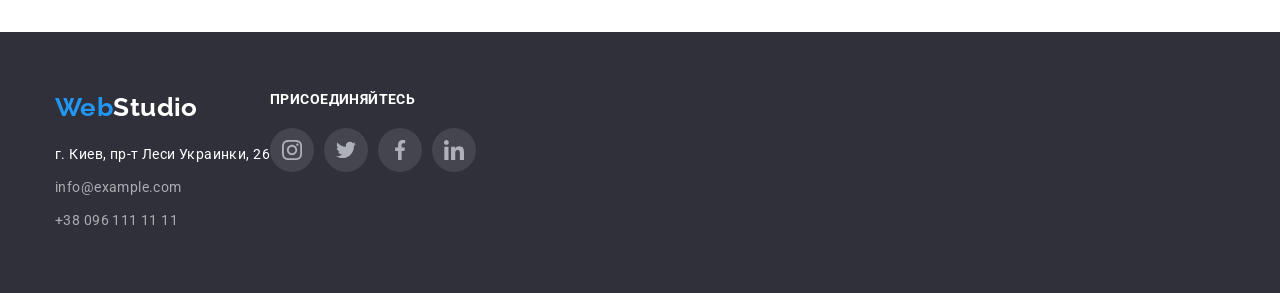
==== commit 13b7e2fb: "Редактирует футер" ====
--- a/portfolio.html
+++ b/portfolio.html
@@ -46,7 +46,7 @@
           </li>
           <li class="item">
             <a href="tel:+380961111111" class="link">
-              <svg class="item-icon">
+              <svg class="item-pfon">
                 <use href="./images/symbol-defs.svg#smartphone"></use>
               </svg>
               +38 096 111 11 11
@@ -208,68 +208,66 @@
       </section>
     </main>
     <footer class="footer">
-      <div class="container footer-main">
+      <div class="container footer-link">
         <div>
-        <a class="link-logo" href="#"
-          >Web<span class="logo-footer">Studio</span></a
-        >
-        <address class="address-link">
-          <ul class="list">
-            <li class="item">
-              <a
-                class="link-map"
-                href="https://bit.ly/3pXMvUd"
-                target="_blank"
-                rel="noopener noreferrer"
-                >г. Киев, пр-т Леси Украинки, 26</a
-              >
-            </li>
-            <li class="item">
-              <a class="link" href="mailto:info@devstudio.com"
-                >info@example.com</a
-              >
-            </li>
-            <li class="item">
-              <a class="link" href="tel:+380961111111">+38 096 111 11 11</a>
-            </li>
-          </ul>
-          </div>
-
-          <div class="social-link">
+          <a class="link-logo" href="#"
+            >Web<span class="logo-footer">Studio</span></a
+          >
+          <address class="address-link">
+            <ul class="list">
+              <li class="item">
+                <a
+                  class="link-map"
+                  href="https://bit.ly/3pXMvUd"
+                  target="_blank"
+                  rel="noopener noreferrer"
+                  >г. Киев, пр-т Леси Украинки, 26</a
+                >
+              </li>
+              <li class="item">
+                <a class="link" href="mailto:info@devstudio.com"
+                  >info@example.com</a
+                >
+              </li>
+              <li class="item">
+                <a class="link" href="tel:+380961111111">+38 096 111 11 11</a>
+              </li>
+            </ul>
+          </address>
+        </div>
+        <div>
           <p class="action-title">присоединяйтесь</p>
           <ul class="action-cont">
             <li>
-              <a href="" class="action-sprite">
-                <svg class="action-icon" height="20">
+              <a href="" class="icon-ft">
+                <svg class="team-icon" height="20">
                   <use href="./images/symbol-defs.svg#instagram"></use>
                 </svg>
               </a>
             </li>
             <li>
-              <a href="" class="action-sprite">
-                <svg class="action-icon" height="20">
+              <a href="" class="icon-ft">
+                <svg class="team-icon" height="20">
                   <use href="./images/symbol-defs.svg#twitter"></use>
                 </svg>
               </a>
             </li>
             <li>
-              <a href="" class="action-sprite">
-                <svg class="action-icon" height="20">
+              <a href="" class="icon-ft">
+                <svg class="team-icon" height="20">
                   <use href="./images/symbol-defs.svg#facebook"></use>
                 </svg>
               </a>
             </li>
             <li>
-              <a href="" class="action-sprite">
-                <svg class="action-icon" height="20">
+              <a href="" class="icon-ft">
+                <svg class="team-icon" height="20">
                   <use href="./images/symbol-defs.svg#linkedin"></use>
                 </svg>
               </a>
             </li>
           </ul>
-          </div>
-          </div>
-        </address>
+        </div>
       </div>
     </footer>
   </body>
--- a/css/styles.css
+++ b/css/styles.css
@@ -611,3 +611,34 @@
 
 
 
+.icon-list {
+  display: flex;
+
+}
+
+.icon-ft {
+  display: flex;
+  justify-content: center;
+  align-items: center;
+  width: 44px;
+  height: 44px;
+  border-radius: 50%;
+  background: rgba(255, 255, 255, 0.1);
+  margin-right: 10px;
+}
+
+  
+  
+  .icon-ft:nth-child(4) {
+    margin-right: 0;
+  }
+  
+  .icon-ft:hover {
+    background-color: var(--accent-text-color);
+  }
+
+.footer-link {
+  display: flex;
+}
+
+
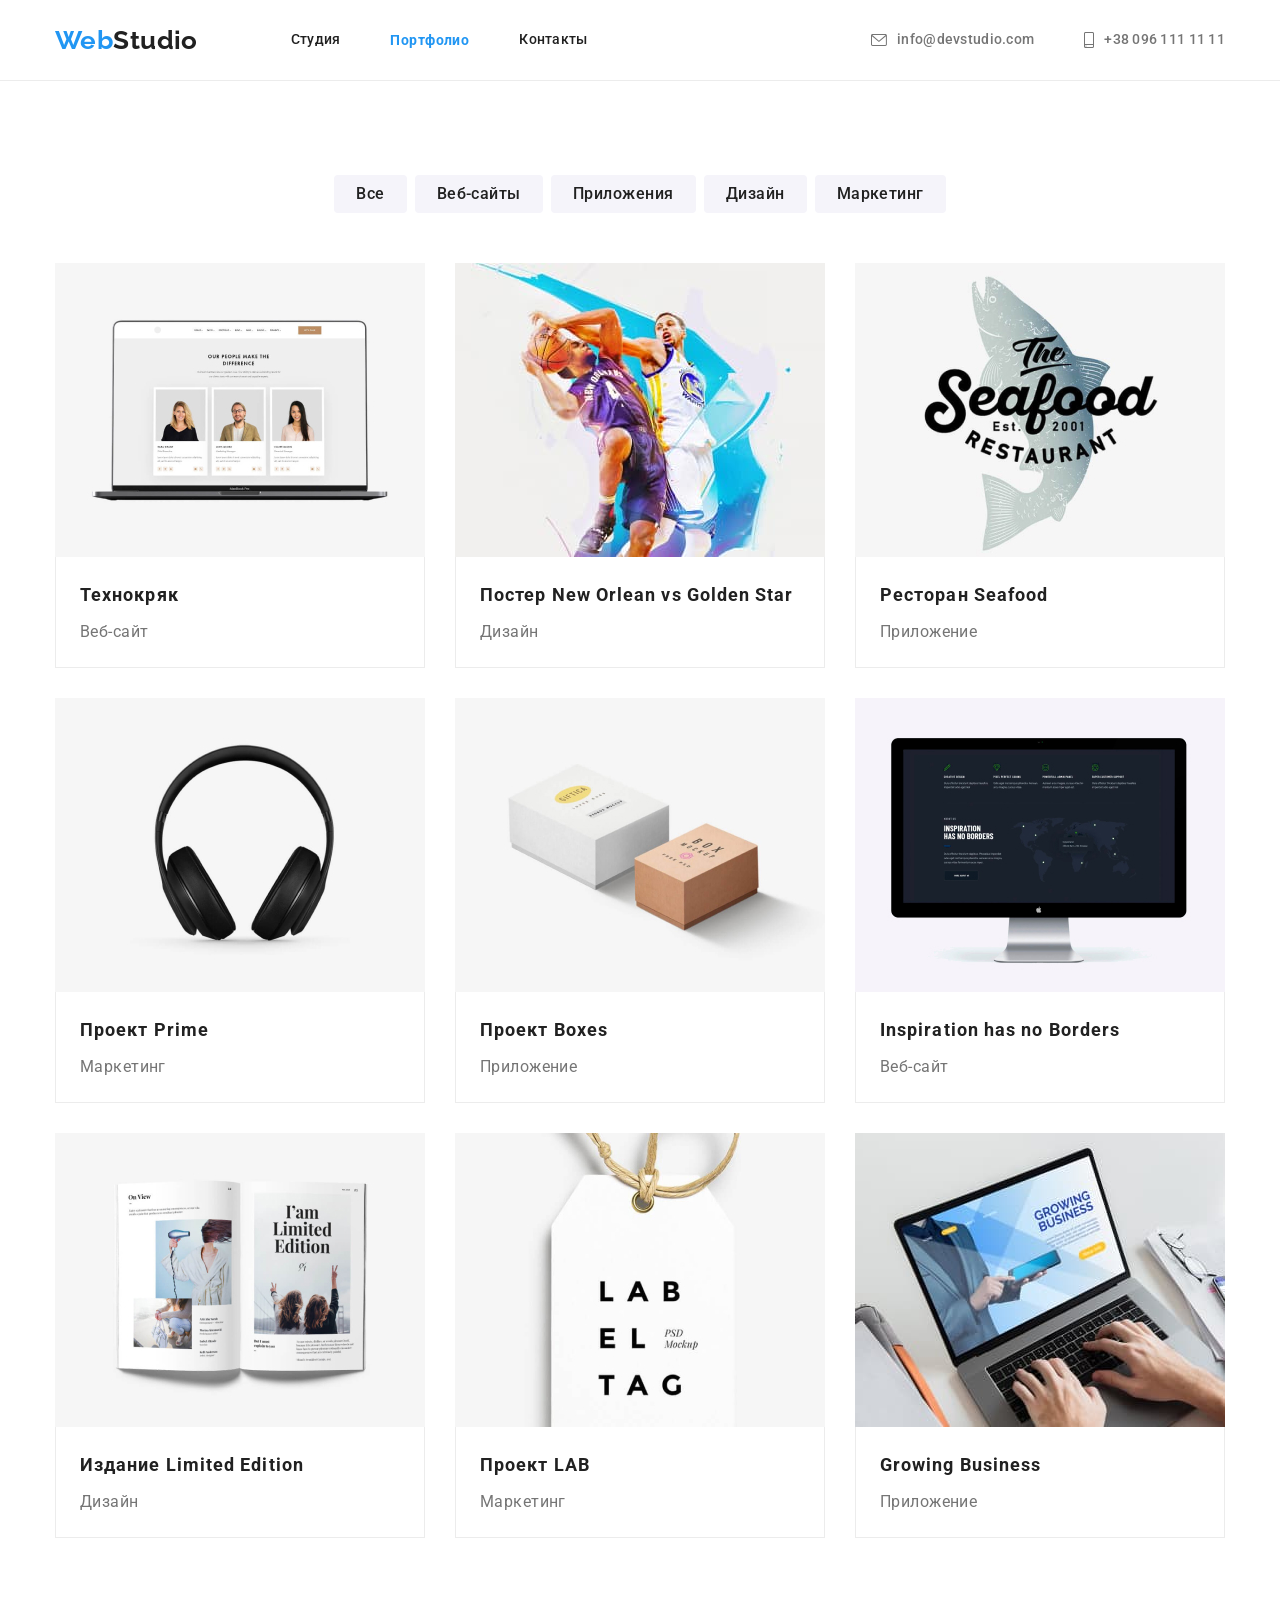
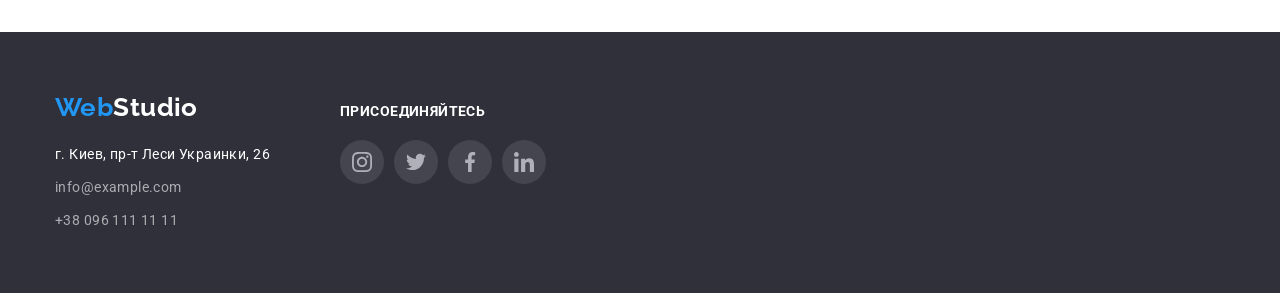
==== commit 4157baf7: "Вносит изменения в футер" ====
--- a/portfolio.html
+++ b/portfolio.html
@@ -209,7 +209,7 @@
     </main>
     <footer class="footer">
       <div class="container footer-link">
-        <div>
+        <div class="">
           <a class="link-logo" href="#"
             >Web<span class="logo-footer">Studio</span></a
           >
@@ -235,7 +235,7 @@
             </ul>
           </address>
         </div>
-        <div>
+        <div class="footer-icon">
           <p class="action-title">присоединяйтесь</p>
           <ul class="action-cont">
             <li>
--- a/css/styles.css
+++ b/css/styles.css
@@ -639,6 +639,10 @@
 
 .footer-link {
   display: flex;
-}
-
-
+  align-items: baseline;
+}
+
+.footer-icon {
+  margin-left: 70px;
+}
+
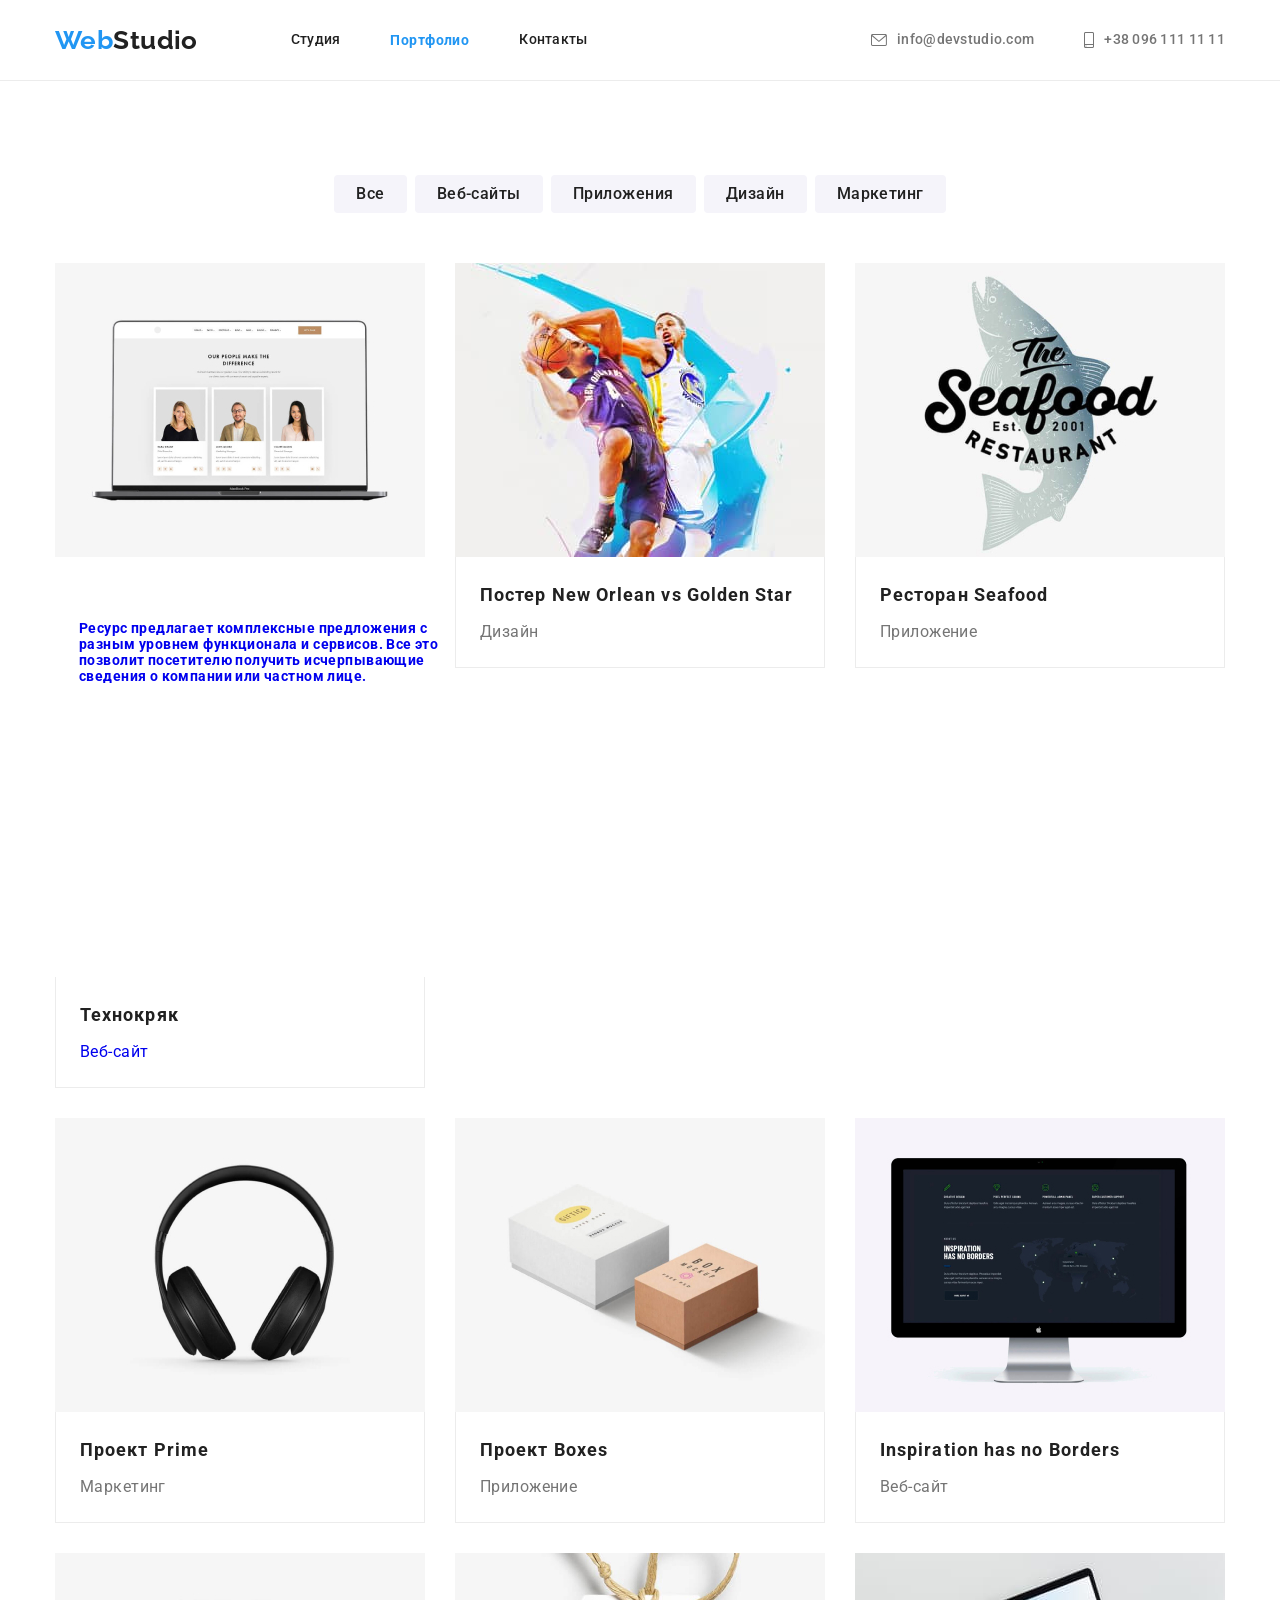
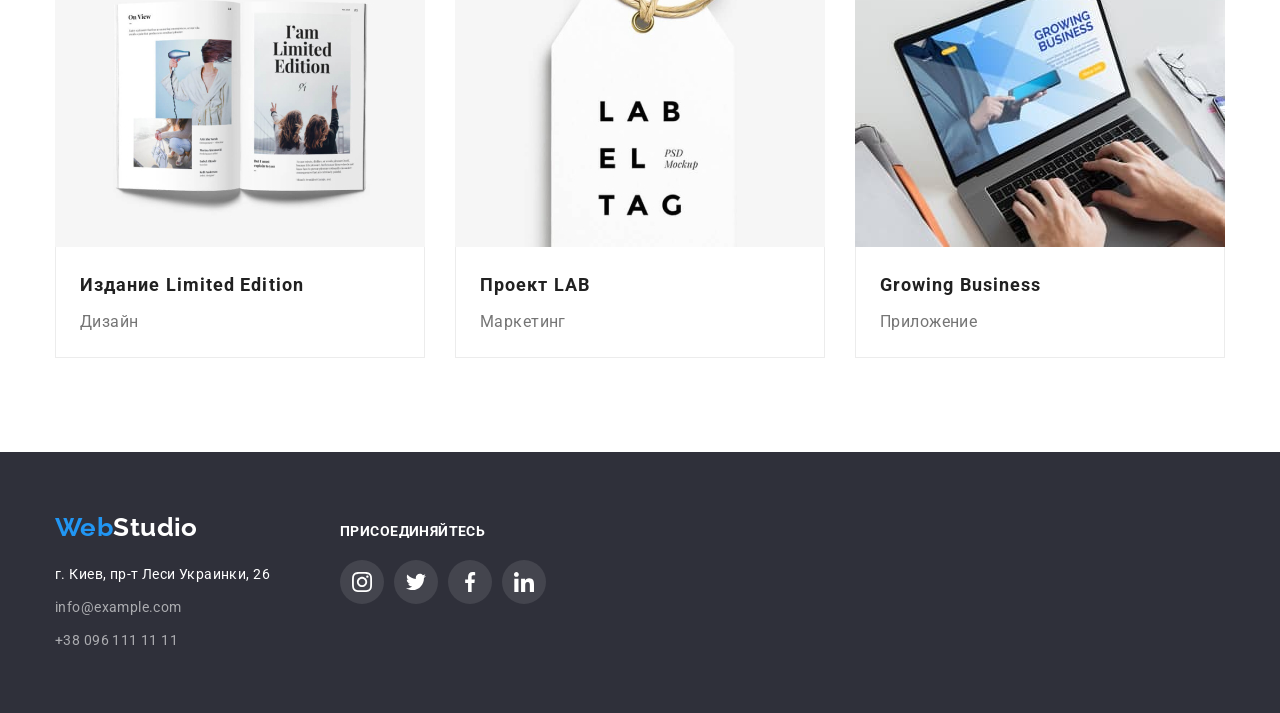
==== commit 1866ab45: "hhh" ====
--- a/portfolio.html
+++ b/portfolio.html
@@ -78,13 +78,23 @@
           </ul>
           <ul class="portf-list">
             <li class="item">
-              <a class="portf-link">
-                <img
-                  src="images/portf1.jpg"
-                  alt="экран ноутбука с тремя фотографиями"
-                  width="370"
-                  height="294"
-                />
+              <a href="#" class="portf-link">
+                <div class="over-pic">
+                  <img
+                    src="images/portf1.jpg"
+                    alt="экран ноутбука с тремя фотографиями"
+                    width="370"
+                    height="294"
+                  />
+                </div>
+                <div class="over">
+                  <p class="over-text">
+                    Ресурс предлагает комплексные предложения с разным уровнем
+                    функционала и сервисов. Все это позволит посетителю получить
+                    исчерпывающие сведения о компании или частном лице.
+                  </p>
+                </div>
+
                 <div class="conteiner-portf">
                   <h2 class="portf-title">Технокряк</h2>
                   <p class="portf-text">Веб-сайт</p>
--- a/css/styles.css
+++ b/css/styles.css
@@ -274,7 +274,6 @@
   fill: currentColor;
 
 }
-
 .item-pfon:hover {
   fill: currentColor;
 }
@@ -310,19 +309,19 @@
   justify-content: center;
   align-items: center;
   border-radius: 50%;
-
- 
+  fill: #AFB1B8;
 }
 
 .team-sprite:hover {
   background-color: var(--accent-text-color);
+  fill: var(--white-text-color)
 }
 .team-icon {
-  fill: #AFB1B8;
+  fill: ;
   
 }
 .team-icon:hover {
-  fill: var(--white-text-color)
+  fill: 
 }
 
 
@@ -428,6 +427,7 @@
   }
   .portf-link {
     display: block;
+    text-decoration: none;
   }
   .portf-link:hover {
     box-shadow: 0px 1px 1px rgba(0, 0, 0, 0.12),
@@ -625,6 +625,7 @@
   border-radius: 50%;
   background: rgba(255, 255, 255, 0.1);
   margin-right: 10px;
+  fill: var(--white-text-color);
 }
 
   
@@ -646,3 +647,12 @@
   margin-left: 70px;
 }
 
+.over {
+  
+  width: 370px;
+  height: 294px;
+  margin: 63px 24px;
+}
+.over-text {
+
+}
